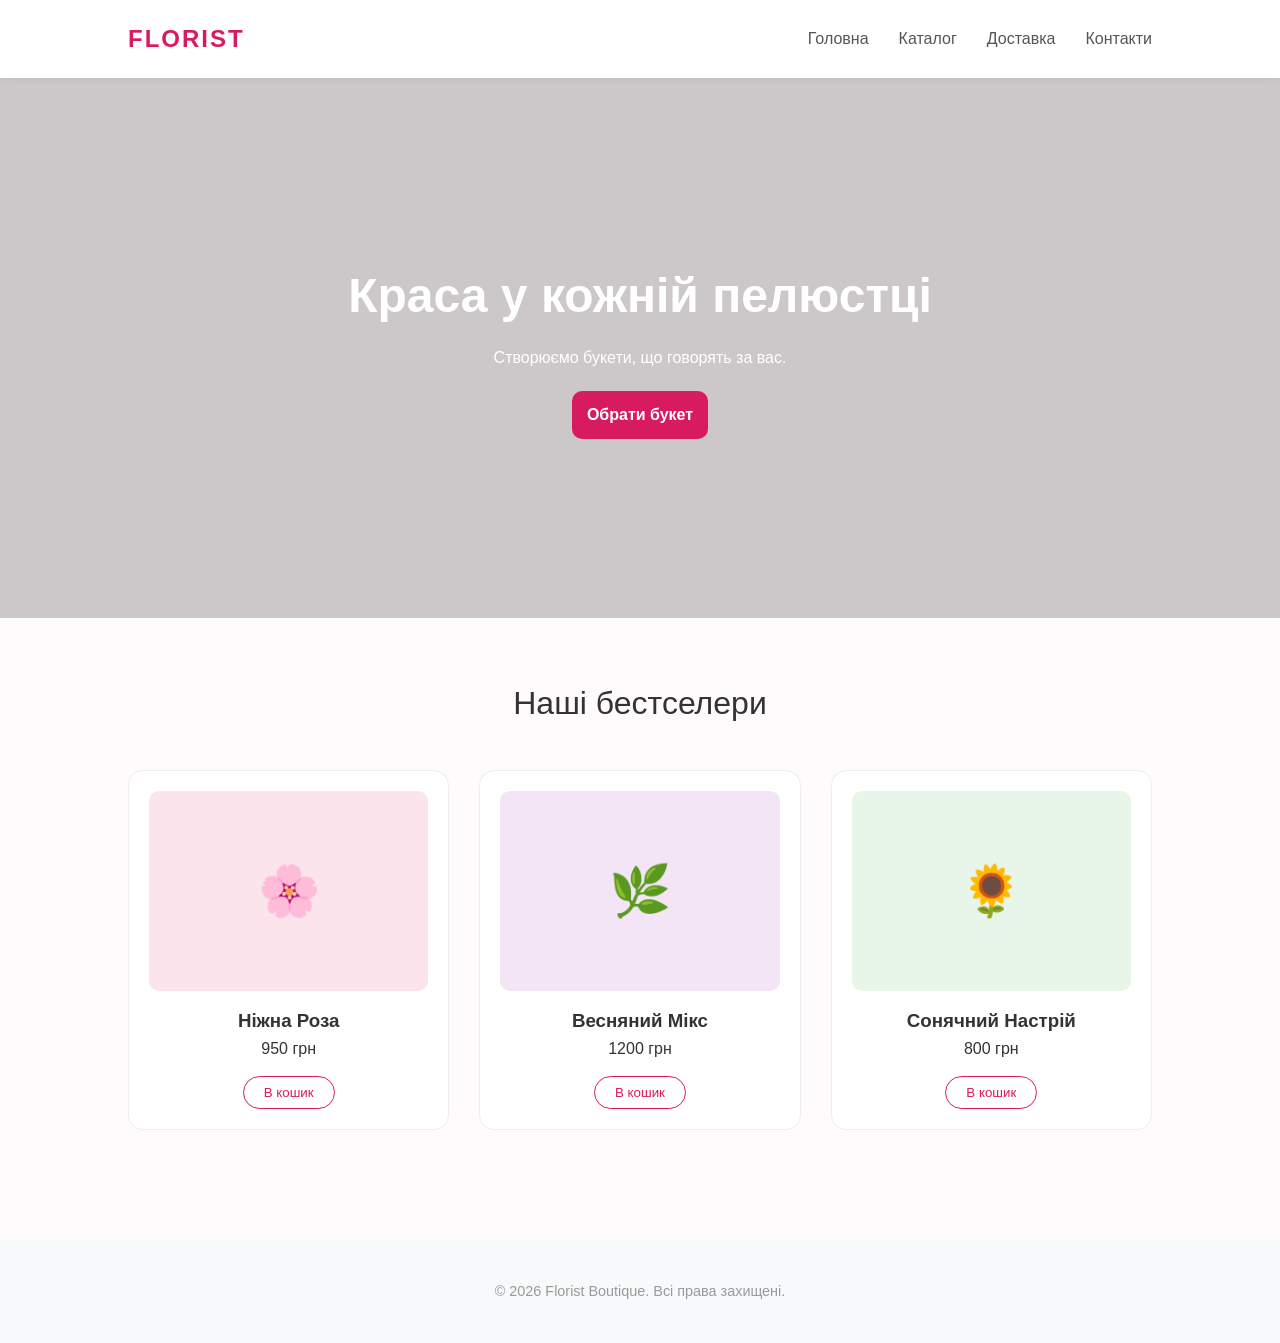
==== src/main/resources/templates/index.html @ f53409fd "start project" ====
<!DOCTYPE html>
<html lang="uk">
<head>
    <meta charset="UTF-8">
    <meta name="viewport" content="width=device-width, initial-scale=1.0">
    <title>Florist Boutique | Магазин квітів</title>
    <link rel="stylesheet" href="../static/css/style.css">
</head>
<body>

<header>
    <nav class="navbar">
        <div class="logo">FLORIST</div>
        <ul class="nav-links">
            <li><a href="#">Головна</a></li>
            <li><a href="#">Каталог</a></li>
            <li><a href="#">Доставка</a></li>
            <li><a href="#">Контакти</a></li>
        </ul>
    </nav>
</header>

<section class="hero">
    <div class="hero-content">
        <h1>Краса у кожній пелюстці</h1>
        <p>Створюємо букети, що говорять за вас.</p>
        <button class="btn">Обрати букет</button>
    </div>
</section>

<section class="products">
    <h2>Наші бестселери</h2>
    <div class="product-grid">
        <div class="product-card">
            <div class="product-img" style="background-color: #fce4ec;">🌸</div>
            <h3>Ніжна Роза</h3>
            <p>950 грн</p>
            <button class="buy-btn">В кошик</button>
        </div>
        <div class="product-card">
            <div class="product-img" style="background-color: #f3e5f5;">🌿</div>
            <h3>Весняний Мікс</h3>
            <p>1200 грн</p>
            <button class="buy-btn">В кошик</button>
        </div>
        <div class="product-card">
            <div class="product-img" style="background-color: #e8f5e9;">🌻</div>
            <h3>Сонячний Настрій</h3>
            <p>800 грн</p>
            <button class="buy-btn">В кошик</button>
        </div>
    </div>
</section>

<footer>
    <p>&copy; 2026 Florist Boutique. Всі права захищені.</p>
</footer>

</body>
</html>
---- src/main/resources/static/css/style.css ----
/* Базові налаштування */
* {
    margin: 0;
    padding: 0;
    box-sizing: border-box;
    font-family: 'Segoe UI', Tahoma, Geneva, Verdana, sans-serif;
}

body {
    background-color: #fffafb;
    color: #333;
}

/* Навігація */
.navbar {
    display: flex;
    justify-content: space-between;
    align-items: center;
    padding: 20px 10%;
    background: white;
    box-shadow: 0 2px 5px rgba(0,0,0,0.05);
}

.logo {
    font-size: 24px;
    font-weight: bold;
    letter-spacing: 2px;
    color: #d81b60;
}

.nav-links {
    display: flex;
    list-style: none;
}

.nav-links li {
    margin-left: 30px;
}

.nav-links a {
    text-decoration: none;
    color: #555;
    transition: 0.3s;
}

.nav-links a:hover {
    color: #d81b60;
}

/* Hero секція */
.hero {
    height: 60vh;
    background: linear-gradient(rgba(0,0,0,0.2), rgba(0,0,0,0.2)),
                url('https://images.unsplash.com/photo-1526047932273-341f2a7631f9?auto=format&fit=crop&w=1200&q=80');
    background-size: cover;
    background-position: center;
    display: flex;
    align-items: center;
    justify-content: center;
    text-align: center;
    color: white;
}

.hero-content h1 {
    font-size: 3rem;
    margin-bottom: 10px;
}

.btn {
    margin-top: 20px;
    padding: 12px 30px;
    background: #d81b60;
    color: white;
    border: none;
    border-radius: 25px;
    cursor: pointer;
    font-size: 16px;
    transition: 0.3s;
}

.btn:hover {
    background: #ad1457;
}

/* Секція товарів */
.products {
    padding: 60px 10%;
    text-align: center;
}

.products h2 {
    margin-bottom: 40px;
    font-weight: 300;
    font-size: 2rem;
}

.product-grid {
    display: grid;
    grid-template-columns: repeat(auto-fit, minmax(250px, 1fr));
    gap: 30px;
}

.product-card {
    background: white;
    padding: 20px;
    border-radius: 15px;
    transition: transform 0.3s;
    border: 1px solid #eee;
}

.product-card:hover {
    transform: translateY(-5px);
}

.product-img {
    height: 200px;
    border-radius: 10px;
    margin-bottom: 15px;
    display: flex;
    align-items: center;
    justify-content: center;
    font-size: 50px;
}

.buy-btn {
    margin-top: 15px;
    padding: 8px 20px;
    border: 1px solid #d81b60;
    background: transparent;
    color: #d81b60;
    border-radius: 20px;
    cursor: pointer;
    transition: 0.3s;
}

.buy-btn:hover {
    background: #d81b60;
    color: white;
}

footer {
    padding: 30px;
    text-align: center;
    background: #f8f9fa;
    margin-top: 50px;
}
/* 1. Базове скидання */
* {
    margin: 0;
    padding: 0;
    box-sizing: border-box;
    font-family: 'Segoe UI', Arial, sans-serif;
}

body {
    background-color: #fffafb;
    color: #333;
    line-height: 1.6;
}

/* 2. Навігація (виправляємо список) */
.navbar {
    display: flex;
    justify-content: space-between;
    align-items: center;
    padding: 20px 10%;
    background: white;
    box-shadow: 0 2px 10px rgba(0,0,0,0.05);
}

.logo {
    font-size: 24px;
    font-weight: bold;
    letter-spacing: 2px;
    color: #d81b60;
}

.nav-links {
    display: flex; /* Робимо меню горизонтальним */
    list-style: none;
}

.nav-links li {
    margin-left: 30px;
}

.nav-links a {
    text-decoration: none;
    color: #555;
    font-weight: 500;
    transition: 0.3s;
}

.nav-links a:hover {
    color: #d81b60;
}

/* 3. Контент сторінки Контакти */
.contacts-page {
    padding: 60px 10%;
    max-width: 1200px;
    margin: 0 auto;
}

.container h2 {
    text-align: center;
    font-size: 2.5rem;
    margin-bottom: 10px;
}

.subtitle {
    text-align: center;
    color: #888;
    margin-bottom: 50px;
}

/* 4. Гнучка сітка для інфо та форми */
.contacts-wrapper {
    display: flex;
    flex-wrap: wrap; /* Для мобільної адаптивності */
    gap: 50px;
    align-items: flex-start;
}

.contact-info {
    flex: 1;
    min-width: 300px;
}

.info-item {
    display: flex;
    align-items: center;
    margin-bottom: 35px;
}

.icon {
    font-size: 24px;
    width: 60px;
    height: 60px;
    background: #fce4ec;
    display: flex;
    align-items: center;
    justify-content: center;
    border-radius: 50%;
    margin-right: 20px;
}

.info-item h3 {
    font-size: 1.1rem;
    margin-bottom: 5px;
}

.phone-link {
    color: #d81b60;
    text-decoration: none;
    font-size: 1.3rem;
    font-weight: bold;
}

/* 5. Стилізація Форми */
.contact-form {
    flex: 1;
    min-width: 320px;
    background: white;
    padding: 40px;
    border-radius: 20px;
    box-shadow: 0 15px 35px rgba(0,0,0,0.05);
    display: flex;
    flex-direction: column;
    gap: 15px;
}

.contact-form input,
.contact-form textarea {
    width: 100%;
    padding: 12px 15px;
    border: 1px solid #eee;
    border-radius: 10px;
    background: #fdfdfd;
    outline: none;
    font-size: 1rem;
}

.contact-form input:focus,
.contact-form textarea:focus {
    border-color: #d81b60;
}

/* 6. Кнопка */
.btn {
    background: #d81b60;
    color: white;
    padding: 15px;
    border: none;
    border-radius: 10px;
    cursor: pointer;
    font-size: 1rem;
    font-weight: bold;
    transition: 0.3s;
}

.btn:hover {
    background: #ad1457;
    transform: translateY(-2px);
}

/* 7. Карта та Футер */
.map-placeholder {
    margin-top: 60px;
    border-radius: 20px;
    overflow: hidden;
    box-shadow: 0 10px 25px rgba(0,0,0,0.05);
}

footer {
    text-align: center;
    padding: 40px;
    color: #999;
    font-size: 0.9rem;
}
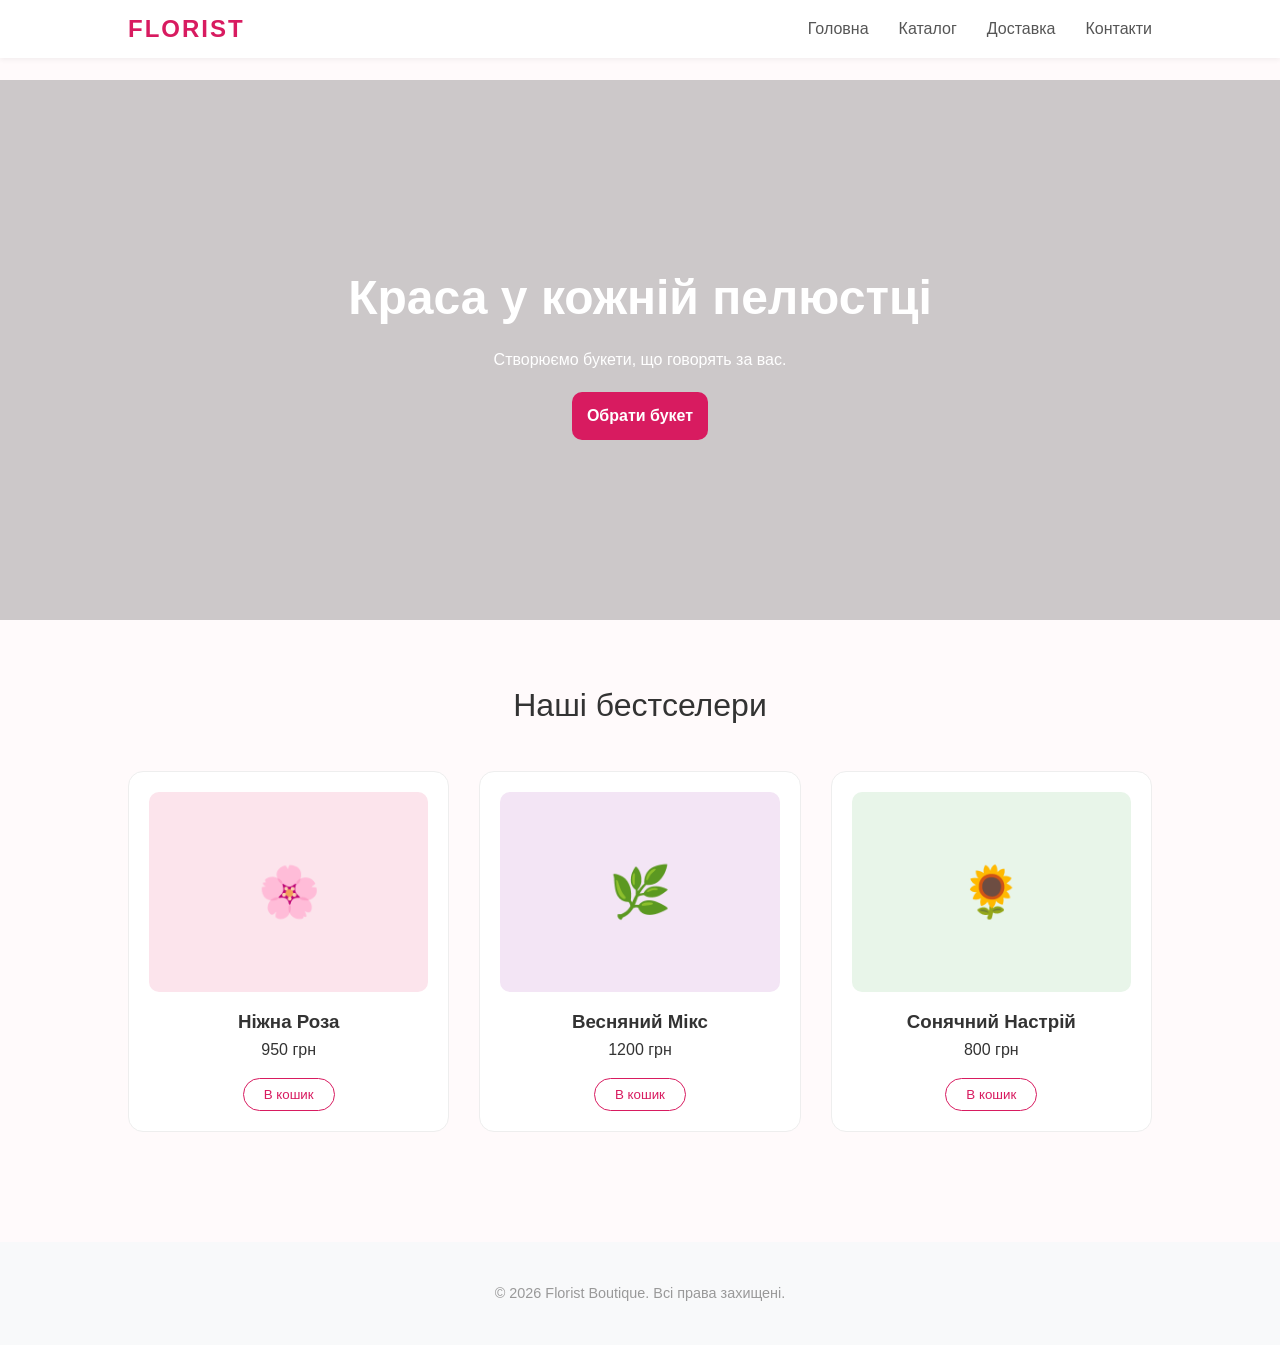
==== commit 2ef8bbfd: "change scroll and contacts" ====
--- a/src/main/resources/templates/index.html
+++ b/src/main/resources/templates/index.html
@@ -4,6 +4,7 @@
     <meta charset="UTF-8">
     <meta name="viewport" content="width=device-width, initial-scale=1.0">
     <title>Florist Boutique | Магазин квітів</title>
+     <!-- <link rel="stylesheet" th:href="@{/css/style.css}"> -->
     <link rel="stylesheet" href="../static/css/style.css">
 </head>
 <body>
@@ -12,10 +13,10 @@
     <nav class="navbar">
         <div class="logo">FLORIST</div>
         <ul class="nav-links">
-            <li><a href="#">Головна</a></li>
+            <li><a href="/index">Головна</a></li>
             <li><a href="#">Каталог</a></li>
             <li><a href="#">Доставка</a></li>
-            <li><a href="#">Контакти</a></li>
+            <li><a href="/contacts">Контакти</a></li>
         </ul>
     </nav>
 </header>
--- a/src/main/resources/static/css/style.css
+++ b/src/main/resources/static/css/style.css
@@ -7,17 +7,27 @@
 }
 
 body {
+    padding-top: 80px;
     background-color: #fffafb;
     color: #333;
 }
 
+header {
+    position: fixed;
+    top: 0;
+    left: 0;
+    width: 100%;
+    z-index: 1000;
+}
+
 /* Навігація */
 .navbar {
     display: flex;
     justify-content: space-between;
     align-items: center;
-    padding: 20px 10%;
-    background: white;
+    padding: 10px 10%;
+    backdrop-filter: blur(10px);
+    background: rgba(255,255,255,0.9);
     box-shadow: 0 2px 5px rgba(0,0,0,0.05);
 }
 
@@ -159,14 +169,6 @@
 }
 
 /* 2. Навігація (виправляємо список) */
-.navbar {
-    display: flex;
-    justify-content: space-between;
-    align-items: center;
-    padding: 20px 10%;
-    background: white;
-    box-shadow: 0 2px 10px rgba(0,0,0,0.05);
-}
 
 .logo {
     font-size: 24px;
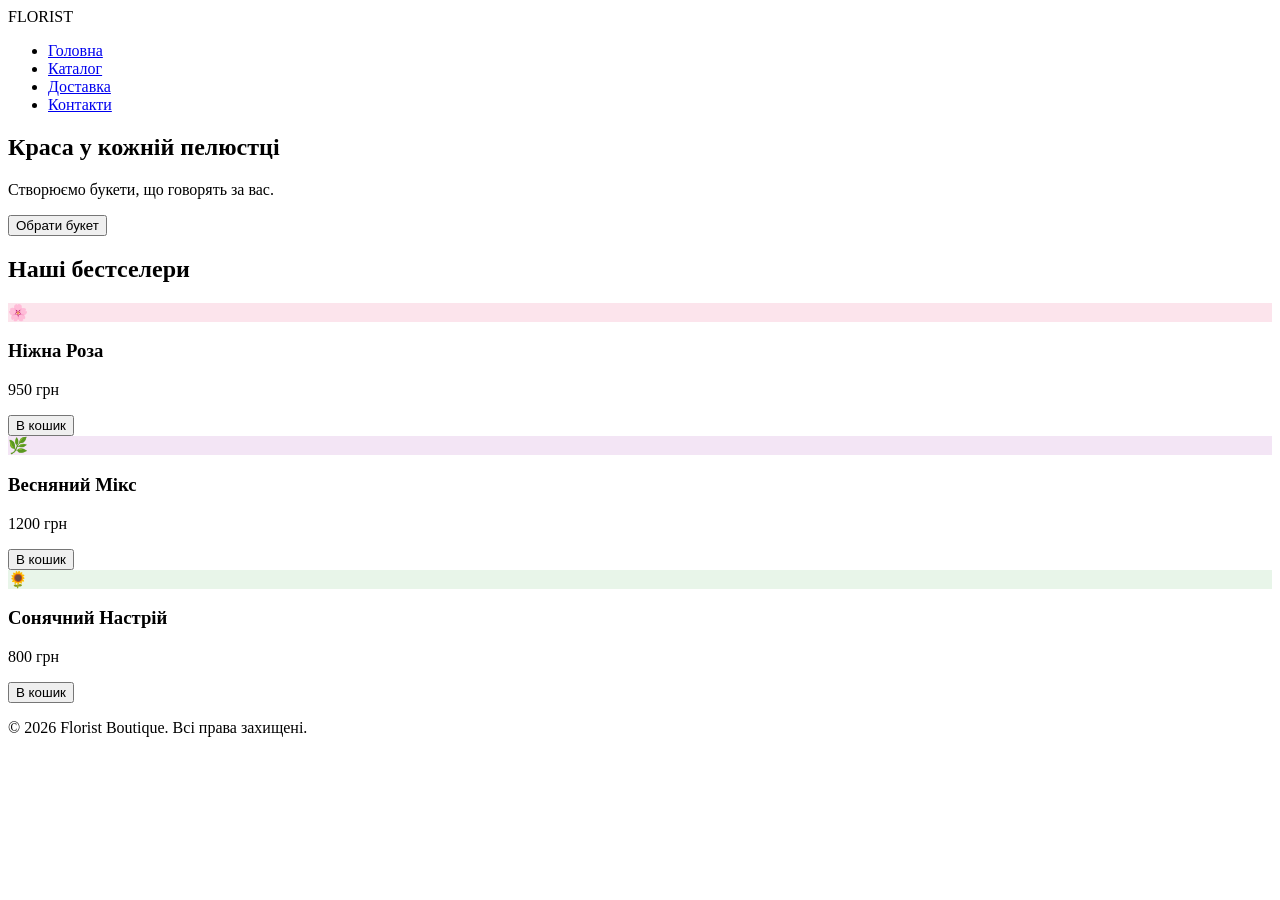
==== commit b98c6dfc: "Added tab, improved style" ====
--- a/src/main/resources/templates/index.html
+++ b/src/main/resources/templates/index.html
@@ -4,57 +4,57 @@
     <meta charset="UTF-8">
     <meta name="viewport" content="width=device-width, initial-scale=1.0">
     <title>Florist Boutique | Магазин квітів</title>
-     <!-- <link rel="stylesheet" th:href="@{/css/style.css}"> -->
-    <link rel="stylesheet" href="../static/css/style.css">
+    <link rel="stylesheet" th:href="@{/css/style.css}">
+    <!-- <link rel="stylesheet" href="../static/css/style.css"> -->
 </head>
 <body>
 
 <header>
-    <nav class="navbar">
-        <div class="logo">FLORIST</div>
-        <ul class="nav-links">
-            <li><a href="/index">Головна</a></li>
-            <li><a href="#">Каталог</a></li>
-            <li><a href="#">Доставка</a></li>
-            <li><a href="/contacts">Контакти</a></li>
-        </ul>
-    </nav>
+  <nav class="navbar">
+      <div class="logo">FLORIST</div>
+      <ul class="nav-links">
+          <li><a href="/index" class="active">Головна</a></li>
+          <li><a href="/catalog">Каталог</a></li>
+          <li><a href="#">Доставка</a></li>
+          <li><a href="/contacts">Контакти</a></li>
+      </ul>
+  </nav>
 </header>
 
 <section class="hero">
-    <div class="hero-content">
-        <h1>Краса у кожній пелюстці</h1>
-        <p>Створюємо букети, що говорять за вас.</p>
-        <button class="btn">Обрати букет</button>
-    </div>
+  <div class="hero-content">
+      <h1>Краса у кожній пелюстці</h1>
+      <p>Створюємо букети, що говорять за вас.</p>
+      <button class="btn">Обрати букет</button>
+  </div>
 </section>
 
 <section class="products">
-    <h2>Наші бестселери</h2>
-    <div class="product-grid">
-        <div class="product-card">
-            <div class="product-img" style="background-color: #fce4ec;">🌸</div>
-            <h3>Ніжна Роза</h3>
-            <p>950 грн</p>
-            <button class="buy-btn">В кошик</button>
-        </div>
-        <div class="product-card">
-            <div class="product-img" style="background-color: #f3e5f5;">🌿</div>
-            <h3>Весняний Мікс</h3>
-            <p>1200 грн</p>
-            <button class="buy-btn">В кошик</button>
-        </div>
-        <div class="product-card">
-            <div class="product-img" style="background-color: #e8f5e9;">🌻</div>
-            <h3>Сонячний Настрій</h3>
-            <p>800 грн</p>
-            <button class="buy-btn">В кошик</button>
-        </div>
-    </div>
+  <h2>Наші бестселери</h2>
+  <div class="product-grid">
+      <div class="product-card">
+          <div class="product-img" style="background-color: #fce4ec;">🌸</div>
+          <h3>Ніжна Роза</h3>
+          <p>950 грн</p>
+          <button class="buy-btn">В кошик</button>
+      </div>
+      <div class="product-card">
+          <div class="product-img" style="background-color: #f3e5f5;">🌿</div>
+          <h3>Весняний Мікс</h3>
+          <p>1200 грн</p>
+          <button class="buy-btn">В кошик</button>
+      </div>
+      <div class="product-card">
+          <div class="product-img" style="background-color: #e8f5e9;">🌻</div>
+          <h3>Сонячний Настрій</h3>
+          <p>800 грн</p>
+          <button class="buy-btn">В кошик</button>
+      </div>
+  </div>
 </section>
 
 <footer>
-    <p>&copy; 2026 Florist Boutique. Всі права захищені.</p>
+  <p>&copy; 2026 Florist Boutique. Всі права захищені.</p>
 </footer>
 
 </body>
--- a/src/main/resources/static/css/style.css
+++ b/src/main/resources/static/css/style.css
@@ -1,322 +1,623 @@
-/* Базові налаштування */
-* {
-    margin: 0;
-    padding: 0;
-    box-sizing: border-box;
-    font-family: 'Segoe UI', Tahoma, Geneva, Verdana, sans-serif;
-}
-
-body {
-    padding-top: 80px;
-    background-color: #fffafb;
-    color: #333;
-}
-
-header {
-    position: fixed;
-    top: 0;
-    left: 0;
-    width: 100%;
-    z-index: 1000;
-}
-
-/* Навігація */
-.navbar {
-    display: flex;
-    justify-content: space-between;
-    align-items: center;
-    padding: 10px 10%;
-    backdrop-filter: blur(10px);
-    background: rgba(255,255,255,0.9);
-    box-shadow: 0 2px 5px rgba(0,0,0,0.05);
-}
-
-.logo {
-    font-size: 24px;
-    font-weight: bold;
-    letter-spacing: 2px;
-    color: #d81b60;
-}
-
-.nav-links {
-    display: flex;
-    list-style: none;
-}
-
-.nav-links li {
-    margin-left: 30px;
-}
-
-.nav-links a {
-    text-decoration: none;
-    color: #555;
-    transition: 0.3s;
-}
-
-.nav-links a:hover {
-    color: #d81b60;
-}
-
-/* Hero секція */
-.hero {
-    height: 60vh;
-    background: linear-gradient(rgba(0,0,0,0.2), rgba(0,0,0,0.2)),
-                url('https://images.unsplash.com/photo-1526047932273-341f2a7631f9?auto=format&fit=crop&w=1200&q=80');
-    background-size: cover;
-    background-position: center;
-    display: flex;
-    align-items: center;
-    justify-content: center;
-    text-align: center;
-    color: white;
-}
-
-.hero-content h1 {
-    font-size: 3rem;
-    margin-bottom: 10px;
-}
-
-.btn {
-    margin-top: 20px;
-    padding: 12px 30px;
-    background: #d81b60;
-    color: white;
-    border: none;
-    border-radius: 25px;
-    cursor: pointer;
-    font-size: 16px;
-    transition: 0.3s;
-}
-
-.btn:hover {
-    background: #ad1457;
-}
-
-/* Секція товарів */
-.products {
-    padding: 60px 10%;
-    text-align: center;
-}
-
-.products h2 {
-    margin-bottom: 40px;
-    font-weight: 300;
-    font-size: 2rem;
-}
-
-.product-grid {
-    display: grid;
-    grid-template-columns: repeat(auto-fit, minmax(250px, 1fr));
-    gap: 30px;
-}
-
-.product-card {
-    background: white;
-    padding: 20px;
-    border-radius: 15px;
-    transition: transform 0.3s;
-    border: 1px solid #eee;
-}
-
-.product-card:hover {
-    transform: translateY(-5px);
-}
-
-.product-img {
-    height: 200px;
-    border-radius: 10px;
-    margin-bottom: 15px;
-    display: flex;
-    align-items: center;
-    justify-content: center;
-    font-size: 50px;
-}
-
-.buy-btn {
-    margin-top: 15px;
-    padding: 8px 20px;
-    border: 1px solid #d81b60;
-    background: transparent;
-    color: #d81b60;
-    border-radius: 20px;
-    cursor: pointer;
-    transition: 0.3s;
-}
-
-.buy-btn:hover {
-    background: #d81b60;
-    color: white;
-}
-
-footer {
-    padding: 30px;
-    text-align: center;
-    background: #f8f9fa;
-    margin-top: 50px;
-}
-/* 1. Базове скидання */
-* {
-    margin: 0;
-    padding: 0;
-    box-sizing: border-box;
-    font-family: 'Segoe UI', Arial, sans-serif;
-}
-
-body {
-    background-color: #fffafb;
-    color: #333;
-    line-height: 1.6;
-}
-
-/* 2. Навігація (виправляємо список) */
-
-.logo {
-    font-size: 24px;
-    font-weight: bold;
-    letter-spacing: 2px;
-    color: #d81b60;
-}
-
-.nav-links {
-    display: flex; /* Робимо меню горизонтальним */
-    list-style: none;
-}
-
-.nav-links li {
-    margin-left: 30px;
-}
-
-.nav-links a {
-    text-decoration: none;
-    color: #555;
-    font-weight: 500;
-    transition: 0.3s;
-}
-
-.nav-links a:hover {
-    color: #d81b60;
-}
-
-/* 3. Контент сторінки Контакти */
-.contacts-page {
-    padding: 60px 10%;
-    max-width: 1200px;
-    margin: 0 auto;
-}
-
-.container h2 {
-    text-align: center;
-    font-size: 2.5rem;
-    margin-bottom: 10px;
-}
-
-.subtitle {
-    text-align: center;
-    color: #888;
-    margin-bottom: 50px;
-}
-
-/* 4. Гнучка сітка для інфо та форми */
-.contacts-wrapper {
-    display: flex;
-    flex-wrap: wrap; /* Для мобільної адаптивності */
-    gap: 50px;
-    align-items: flex-start;
-}
-
-.contact-info {
-    flex: 1;
-    min-width: 300px;
-}
-
-.info-item {
-    display: flex;
-    align-items: center;
-    margin-bottom: 35px;
-}
-
-.icon {
-    font-size: 24px;
-    width: 60px;
-    height: 60px;
-    background: #fce4ec;
-    display: flex;
-    align-items: center;
-    justify-content: center;
-    border-radius: 50%;
-    margin-right: 20px;
-}
-
-.info-item h3 {
-    font-size: 1.1rem;
-    margin-bottom: 5px;
-}
-
-.phone-link {
-    color: #d81b60;
-    text-decoration: none;
-    font-size: 1.3rem;
-    font-weight: bold;
-}
-
-/* 5. Стилізація Форми */
-.contact-form {
-    flex: 1;
-    min-width: 320px;
-    background: white;
-    padding: 40px;
-    border-radius: 20px;
-    box-shadow: 0 15px 35px rgba(0,0,0,0.05);
-    display: flex;
-    flex-direction: column;
-    gap: 15px;
+/* ============================= */
+/* Глобальні змінні */
+/* ============================= */
+
+:root{
+
+--main-color:#e91e63;
+--main-dark:#c2185b;
+--accent:#ff5c8d;
+
+--text-dark:#222;
+--text-light:#777;
+
+--bg-light:#fffafb;
+--card-bg:#ffffff;
+
+--shadow-soft:0 10px 30px rgba(0,0,0,0.08);
+--shadow-hover:0 15px 40px rgba(0,0,0,0.15);
+
+--radius:16px;
+
+--transition: all .35s ease;
+
+}
+
+/* ============================= */
+/* Reset */
+/* ============================= */
+
+*{
+margin:0;
+padding:0;
+box-sizing:border-box;
+font-family:'Segoe UI',Tahoma,Geneva,Verdana,sans-serif;
+}
+
+html{
+scroll-behavior:smooth;
+}
+
+body{
+padding-top:80px;
+background:var(--bg-light);
+color:var(--text-dark);
+line-height:1.6;
+}
+
+/* ============================= */
+/* HEADER */
+/* ============================= */
+
+header{
+position:fixed;
+top:0;
+left:0;
+width:100%;
+z-index:1000;
+}
+
+/* ============================= */
+/* NAVBAR */
+/* ============================= */
+
+.navbar{
+
+display:flex;
+justify-content:space-between;
+align-items:center;
+
+padding:15px 10%;
+
+background:rgba(255,255,255,0.6);
+backdrop-filter:blur(12px);
+
+border-bottom:1px solid rgba(255,255,255,0.3);
+
+transition:var(--transition);
+
+}
+
+.logo{
+font-size:24px;
+font-weight:bold;
+letter-spacing:2px;
+color:var(--main-color);
+}
+
+.nav-links{
+display:flex;
+list-style:none;
+}
+
+.nav-links li{
+margin-left:30px;
+}
+
+.nav-links a{
+
+position:relative;
+
+text-decoration:none;
+color:var(--text-dark);
+font-weight:500;
+
+}
+
+/* hover underline */
+
+.nav-links a::after{
+
+content:"";
+
+position:absolute;
+
+left:0;
+bottom:-5px;
+
+width:0%;
+height:2px;
+
+background:var(--main-color);
+
+transition:.3s;
+
+}
+
+.nav-links a:hover::after{
+width:100%;
+}
+
+/* ============================= */
+/* HERO */
+/* ============================= */
+
+.hero{
+
+height:70vh;
+
+display:flex;
+align-items:center;
+justify-content:center;
+
+text-align:center;
+
+color:white;
+
+background:
+linear-gradient(rgba(0,0,0,0.25),rgba(0,0,0,0.25)),
+url("https://images.unsplash.com/photo-1490750967868-88aa4486c946");
+
+background-size:cover;
+background-position:center;
+
+}
+
+.hero h1{
+font-size:3.8rem;
+letter-spacing:1px;
+margin-bottom:10px;
+}
+
+/* ============================= */
+/* BUTTON */
+/* ============================= */
+
+.btn{
+
+margin-top:20px;
+
+padding:14px 36px;
+
+border-radius:40px;
+
+background:linear-gradient(
+135deg,
+var(--main-color),
+var(--accent)
+);
+
+border:none;
+
+color:white;
+
+font-weight:600;
+
+cursor:pointer;
+
+box-shadow:0 8px 20px rgba(233,30,99,0.35);
+
+transition:var(--transition);
+
+}
+
+.btn:hover{
+
+transform:translateY(-3px);
+
+box-shadow:0 12px 30px rgba(233,30,99,0.45);
+
+}
+
+/* ============================= */
+/* PRODUCTS */
+/* ============================= */
+
+.products{
+padding:80px 10%;
+text-align:center;
+}
+
+.products h2{
+margin-bottom:40px;
+font-size:2rem;
+}
+
+.product-grid{
+
+display:grid;
+
+grid-template-columns:repeat(auto-fit,minmax(250px,1fr));
+
+gap:35px;
+
+}
+
+/* ============================= */
+/* PRODUCT CARD */
+/* ============================= */
+
+.product-card{
+
+background:var(--card-bg);
+
+border-radius:var(--radius);
+
+padding:25px;
+
+box-shadow:var(--shadow-soft);
+
+transition:var(--transition);
+
+position:relative;
+
+overflow:hidden;
+
+animation:fadeUp .7s ease forwards;
+
+}
+
+.product-card:hover{
+
+transform:translateY(-10px) scale(1.02);
+
+box-shadow:var(--shadow-hover);
+
+}
+
+/* glow effect */
+
+.product-card::before{
+
+content:"";
+
+position:absolute;
+
+top:-50%;
+left:-50%;
+
+width:200%;
+height:200%;
+
+background:radial-gradient(
+circle,
+rgba(233,30,99,0.15),
+transparent 60%
+);
+
+opacity:0;
+transition:.5s;
+
+}
+
+.product-card:hover::before{
+opacity:1;
+}
+
+.product-img{
+
+height:200px;
+
+border-radius:10px;
+
+margin-bottom:15px;
+
+display:flex;
+align-items:center;
+justify-content:center;
+
+font-size:50px;
+
+}
+
+/* ============================= */
+/* BUY BUTTON */
+/* ============================= */
+
+.buy-btn{
+
+margin-top:15px;
+
+padding:8px 20px;
+
+border:1px solid var(--main-color);
+
+background:transparent;
+
+color:var(--main-color);
+
+border-radius:20px;
+
+cursor:pointer;
+
+transition:var(--transition);
+
+}
+
+.buy-btn:hover{
+
+background:var(--main-color);
+
+color:white;
+
+}
+
+/* ============================= */
+/* CATALOG */
+/* ============================= */
+
+.catalog{
+
+padding:80px 10%;
+
+}
+
+.catalog-grid{
+
+display:grid;
+
+grid-template-columns:repeat(auto-fit,minmax(260px,1fr));
+
+gap:35px;
+
+}
+
+/* ============================= */
+/* CONTACT PAGE */
+/* ============================= */
+
+.contacts-page{
+
+padding:80px 10%;
+max-width:1200px;
+margin:auto;
+
+}
+
+.container h2{
+text-align:center;
+font-size:2.5rem;
+margin-bottom:10px;
+}
+
+.subtitle{
+text-align:center;
+color:var(--text-light);
+margin-bottom:50px;
+}
+
+.contacts-wrapper{
+
+display:flex;
+flex-wrap:wrap;
+
+gap:50px;
+
+align-items:flex-start;
+
+}
+
+.contact-info{
+flex:1;
+min-width:300px;
+}
+
+.info-item{
+
+display:flex;
+
+align-items:center;
+
+margin-bottom:35px;
+
+}
+
+.icon{
+
+font-size:24px;
+
+width:60px;
+height:60px;
+
+background:#fce4ec;
+
+display:flex;
+
+align-items:center;
+justify-content:center;
+
+border-radius:50%;
+
+margin-right:20px;
+
+}
+
+.phone-link{
+
+color:var(--main-color);
+
+text-decoration:none;
+
+font-size:1.3rem;
+font-weight:bold;
+
+}
+
+/* ============================= */
+/* CONTACT FORM */
+/* ============================= */
+
+.contact-form{
+
+flex:1;
+
+min-width:320px;
+
+background:rgba(255,255,255,0.8);
+
+backdrop-filter:blur(12px);
+
+padding:40px;
+
+border-radius:var(--radius);
+
+box-shadow:var(--shadow-soft);
+
+display:flex;
+
+flex-direction:column;
+
+gap:15px;
+
 }
 
 .contact-form input,
-.contact-form textarea {
-    width: 100%;
-    padding: 12px 15px;
-    border: 1px solid #eee;
-    border-radius: 10px;
-    background: #fdfdfd;
-    outline: none;
-    font-size: 1rem;
+.contact-form textarea{
+
+border:1px solid #eee;
+
+padding:14px;
+
+border-radius:10px;
+
+transition:var(--transition);
+
 }
 
 .contact-form input:focus,
-.contact-form textarea:focus {
-    border-color: #d81b60;
-}
-
-/* 6. Кнопка */
-.btn {
-    background: #d81b60;
-    color: white;
-    padding: 15px;
-    border: none;
-    border-radius: 10px;
-    cursor: pointer;
-    font-size: 1rem;
-    font-weight: bold;
-    transition: 0.3s;
-}
-
-.btn:hover {
-    background: #ad1457;
-    transform: translateY(-2px);
-}
-
-/* 7. Карта та Футер */
-.map-placeholder {
-    margin-top: 60px;
-    border-radius: 20px;
-    overflow: hidden;
-    box-shadow: 0 10px 25px rgba(0,0,0,0.05);
-}
-
-footer {
-    text-align: center;
-    padding: 40px;
-    color: #999;
-    font-size: 0.9rem;
+.contact-form textarea:focus{
+
+border-color:var(--main-color);
+
+box-shadow:0 0 0 3px rgba(233,30,99,0.15);
+
+outline:none;
+
+}
+
+/* ============================= */
+/* MAP */
+/* ============================= */
+
+.map-placeholder{
+
+margin-top:60px;
+
+border-radius:20px;
+
+overflow:hidden;
+
+box-shadow:0 10px 25px rgba(0,0,0,0.05);
+
+}
+
+/* ============================= */
+/* FOOTER */
+/* ============================= */
+
+footer{
+
+padding:40px;
+
+text-align:center;
+
+background:#f8f9fa;
+
+color:#999;
+
+font-size:0.9rem;
+
+margin-top:50px;
+
+}
+
+/* ============================= */
+/* ANIMATIONS */
+/* ============================= */
+
+@keyframes fadeUp{
+
+from{
+opacity:0;
+transform:translateY(40px);
+}
+
+to{
+opacity:1;
+transform:translateY(0);
+}
+
+/* My changes */
+.nav-links a.active::after{
+width:100%;
+}
+
+.product-img{
+height:220px;
+border-radius:12px;
+overflow:hidden;
+margin-bottom:15px;
+}
+
+.product-img img{
+width:100%;
+height:100%;
+object-fit:cover;
+transition:transform .4s ease;
+}
+
+.product-card:hover img{
+transform:scale(1.15);
+}
+
+.catalog-filter{
+display:flex;
+justify-content:center;
+gap:15px;
+margin-bottom:40px;
+flex-wrap:wrap;
+}
+
+.filter-btn{
+padding:10px 22px;
+border-radius:30px;
+border:1px solid var(--main-color);
+background:white;
+cursor:pointer;
+transition:.3s;
+}
+
+.filter-btn:hover{
+background:var(--main-color);
+color:white;
+}
+
+.filter-btn.active{
+background:var(--main-color);
+color:white;
+}
+
+.buy-btn{
+margin-top:15px;
+padding:10px 22px;
+border-radius:25px;
+border:none;
+background:linear-gradient(135deg,#e91e63,#ff5c8d);
+color:white;
+cursor:pointer;
+position:relative;
+overflow:hidden;
+}
+
+.buy-btn:active{
+transform:scale(.9);
+}
+
+.buy-btn::after{
+content:"✓";
+position:absolute;
+top:50%;
+left:50%;
+transform:translate(-50%,-50%) scale(0);
+transition:.3s;
+}
+
+.buy-btn.added{
+background:#4caf50;
+}
+
+.buy-btn.added::after{
+transform:translate(-50%,-50%) scale(1);
+}
+
 }
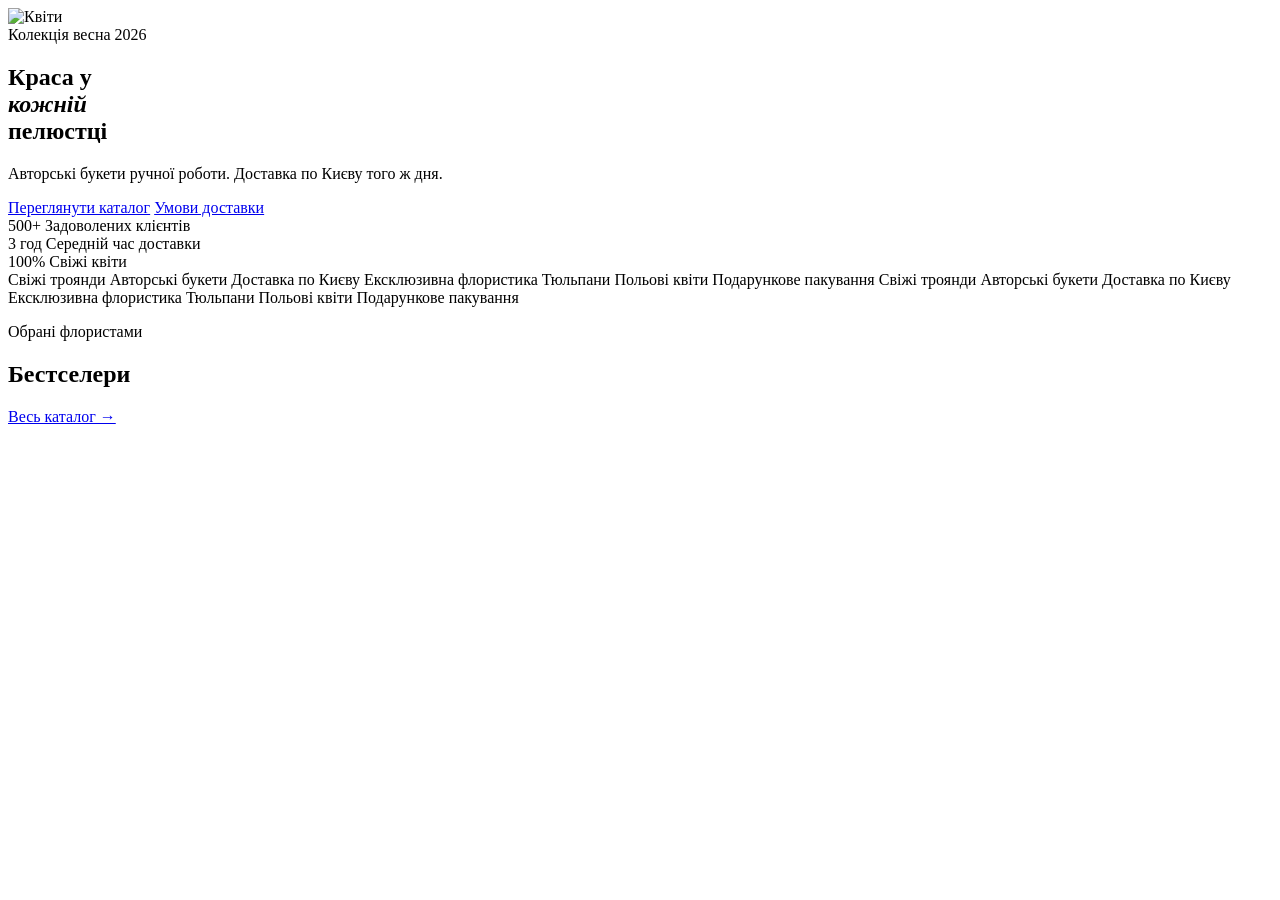
==== commit 546e9f0b: "global rework" ====
--- a/src/main/resources/templates/index.html
+++ b/src/main/resources/templates/index.html
@@ -1,61 +1,87 @@
+
 <!DOCTYPE html>
-<html lang="uk">
+<html lang="uk" xmlns:th="http://www.thymeleaf.org"
+      th:replace="~{layout :: layout(
+        ~{:: title},
+        ~{:: #page-css},
+        ~{:: #page-content},
+        ~{:: #page-js}
+      )}">
 <head>
-    <meta charset="UTF-8">
-    <meta name="viewport" content="width=device-width, initial-scale=1.0">
     <title>Florist Boutique | Магазин квітів</title>
-    <link rel="stylesheet" th:href="@{/css/style.css}">
-    <!-- <link rel="stylesheet" href="../static/css/style.css"> -->
+    <th:block id="page-css">
+        <link rel="stylesheet" th:href="@{/css/home.css}">
+    </th:block>
 </head>
 <body>
 
-<header>
-  <nav class="navbar">
-      <div class="logo">FLORIST</div>
-      <ul class="nav-links">
-          <li><a href="/index" class="active">Головна</a></li>
-          <li><a href="/catalog">Каталог</a></li>
-          <li><a href="#">Доставка</a></li>
-          <li><a href="/contacts">Контакти</a></li>
-      </ul>
-  </nav>
-</header>
+<th:block id="page-content">
 
-<section class="hero">
-  <div class="hero-content">
-      <h1>Краса у кожній пелюстці</h1>
-      <p>Створюємо букети, що говорять за вас.</p>
-      <button class="btn">Обрати букет</button>
-  </div>
-</section>
+    <section class="hero">
+        <div class="hero-image-col">
+            <img src="https://images.unsplash.com/photo-1490750967868-88aa4486c946?w=1400" alt="Квіти">
+        </div>
+        <div class="hero-content-col">
+            <div class="hero-badge">Колекція весна 2026</div>
+            <h1>Краса у<br><em>кожній</em><br>пелюстці</h1>
+            <p class="hero-sub">Авторські букети ручної роботи. Доставка по Києву того ж дня.</p>
+            <div class="hero-actions">
+                <a href="/catalog" class="btn-primary">Переглянути каталог</a>
+                <a href="/delivery" class="btn-ghost">Умови доставки</a>
+            </div>
+            <div class="hero-stats">
+                <div>
+                    <span class="stat-num">500+</span>
+                    <span class="stat-label">Задоволених клієнтів</span>
+                </div>
+                <div>
+                    <span class="stat-num">3 год</span>
+                    <span class="stat-label">Середній час доставки</span>
+                </div>
+                <div>
+                    <span class="stat-num">100%</span>
+                    <span class="stat-label">Свіжі квіти</span>
+                </div>
+            </div>
+        </div>
+    </section>
 
-<section class="products">
-  <h2>Наші бестселери</h2>
-  <div class="product-grid">
-      <div class="product-card">
-          <div class="product-img" style="background-color: #fce4ec;">🌸</div>
-          <h3>Ніжна Роза</h3>
-          <p>950 грн</p>
-          <button class="buy-btn">В кошик</button>
-      </div>
-      <div class="product-card">
-          <div class="product-img" style="background-color: #f3e5f5;">🌿</div>
-          <h3>Весняний Мікс</h3>
-          <p>1200 грн</p>
-          <button class="buy-btn">В кошик</button>
-      </div>
-      <div class="product-card">
-          <div class="product-img" style="background-color: #e8f5e9;">🌻</div>
-          <h3>Сонячний Настрій</h3>
-          <p>800 грн</p>
-          <button class="buy-btn">В кошик</button>
-      </div>
-  </div>
-</section>
+    <div class="marquee-wrap">
+        <div class="marquee-track">
+            <span class="marquee-item">Свіжі троянди</span>
+            <span class="marquee-item">Авторські букети</span>
+            <span class="marquee-item">Доставка по Києву</span>
+            <span class="marquee-item">Ексклюзивна флористика</span>
+            <span class="marquee-item">Тюльпани</span>
+            <span class="marquee-item">Польові квіти</span>
+            <span class="marquee-item">Подарункове пакування</span>
+            <!-- duplicate for seamless loop -->
+            <span class="marquee-item">Свіжі троянди</span>
+            <span class="marquee-item">Авторські букети</span>
+            <span class="marquee-item">Доставка по Києву</span>
+            <span class="marquee-item">Ексклюзивна флористика</span>
+            <span class="marquee-item">Тюльпани</span>
+            <span class="marquee-item">Польові квіти</span>
+            <span class="marquee-item">Подарункове пакування</span>
+        </div>
+    </div>
 
-<footer>
-  <p>&copy; 2026 Florist Boutique. Всі права захищені.</p>
-</footer>
+    <section class="home-section">
+        <div class="section-header">
+            <div>
+                <p class="section-tag">Обрані флористами</p>
+                <h2 class="section-title">Бестселери</h2>
+            </div>
+            <a class="section-link" href="/catalog">Весь каталог →</a>
+        </div>
+        <div class="products-grid" id="home-products"></div>
+    </section>
+
+</th:block>
+
+<th:block id="page-js">
+    <script th:src="@{/js/home.js}"></script>
+</th:block>
 
 </body>
 </html>
